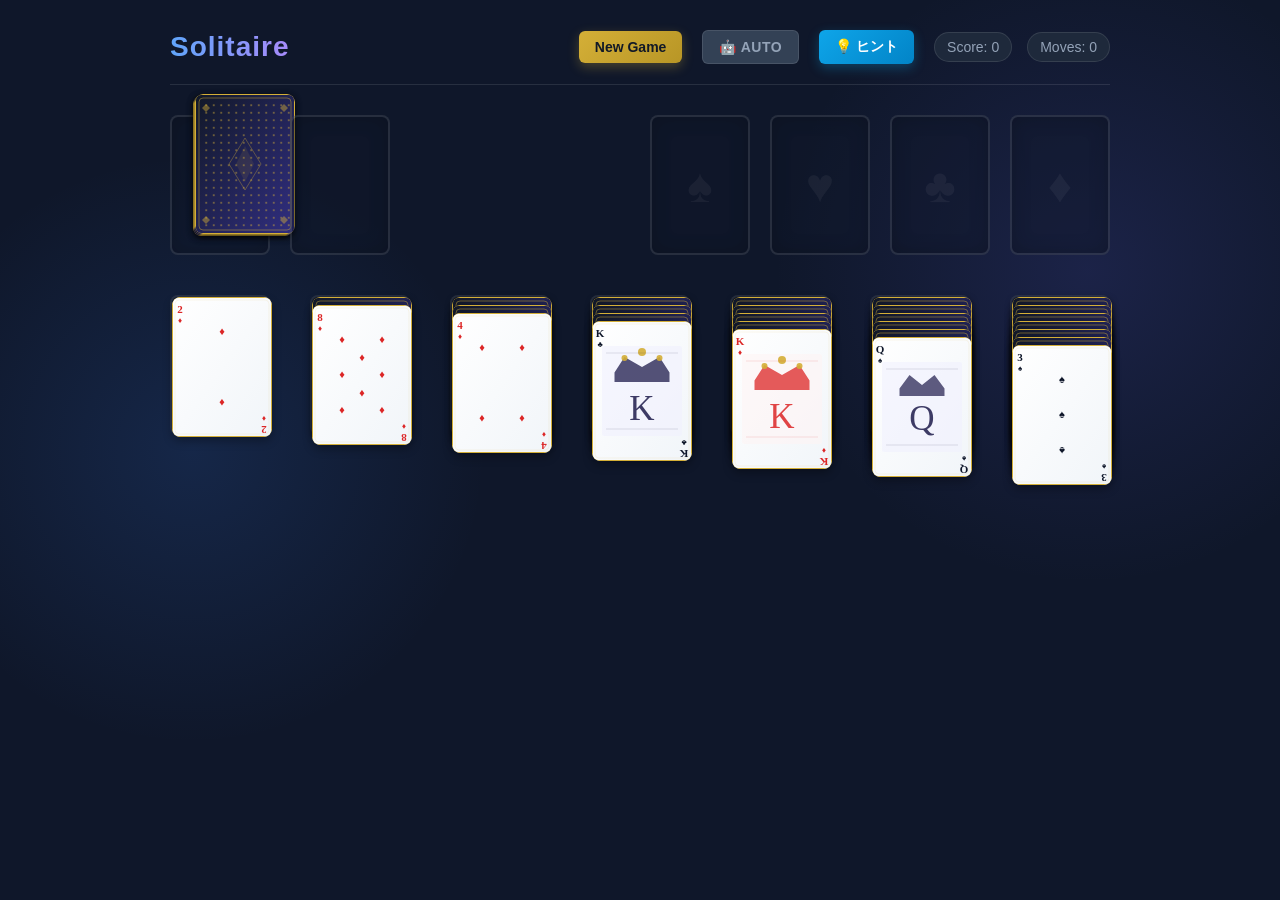
==== test/index.html @ 8649a73c "Add files via upload" ====
<!DOCTYPE html>
<html lang="ja">
<head>
  <meta charset="UTF-8">
  <meta name="viewport" content="width=device-width, initial-scale=1.0">
  <title>Premium Solitaire</title>
  <link rel="stylesheet" href="style.css">
</head>
<body>
  <div id="game-container">
    <header class="game-header">
      <h1>Solitaire</h1>
      <div class="controls">
        <button id="new-game-btn" class="btn primary-btn">New Game</button>
        <button id="auto-foundation-btn" class="btn auto-btn">🤖 AUTO</button>
        <button id="hint-btn" class="btn hint-btn">💡 ヒント</button>
        <div class="stats">
          <span id="score-display">Score: 0</span>
          <span id="moves-display">Moves: 0</span>
        </div>
      </div>
    </header>

    <main id="board">
      <div class="top-row">
        <!-- 山札 (Stock) と めくり札 (Talon) -->
        <div class="stock-talon-area">
          <div id="stock" class="pile stock-pile"></div>
          <div id="talon" class="pile talon-pile"></div>
        </div>

        <!-- 空白エリア（デザイン用） -->
        <div class="spacer-area"></div>

        <!-- 組札 (Foundation: 4スート) -->
        <div class="foundation-area">
          <div id="foundation-0" class="pile foundation-pile" data-suit="spades"></div>
          <div id="foundation-1" class="pile foundation-pile" data-suit="hearts"></div>
          <div id="foundation-2" class="pile foundation-pile" data-suit="clubs"></div>
          <div id="foundation-3" class="pile foundation-pile" data-suit="diamonds"></div>
        </div>
      </div>

      <div class="bottom-row">
        <!-- 場札 (Tableau: 7列) -->
        <div id="tableau-0" class="pile tableau-pile"></div>
        <div id="tableau-1" class="pile tableau-pile"></div>
        <div id="tableau-2" class="pile tableau-pile"></div>
        <div id="tableau-3" class="pile tableau-pile"></div>
        <div id="tableau-4" class="pile tableau-pile"></div>
        <div id="tableau-5" class="pile tableau-pile"></div>
        <div id="tableau-6" class="pile tableau-pile"></div>
      </div>
    </main>

    <!-- 勝利画面のオーバーレイ -->
    <div id="victory-overlay" class="overlay hidden">
      <div class="victory-modal">
        <h2>You Won! 🎉</h2>
        <p>Congratulations! You've successfully cleared the game.</p>
        <div class="final-stats">
          <span id="final-score">Score: 0</span>
          <span id="final-moves">Moves: 0</span>
        </div>
        <button id="play-again-btn" class="btn primary-btn">Play Again</button>
      </div>
    </div>

    <!-- パーティクルエフェクト用レイヤー -->
    <div id="particle-layer"></div>

    <!-- キング完成グロー用オーバーレイ -->
    <div id="king-glow-overlay"></div>

    <!-- 手詰まり告知オーバーレイ -->
    <div id="deadlock-overlay" class="overlay hidden">
      <div class="deadlock-modal">
        <div class="deadlock-icon">🚫</div>
        <h2>手詰まり...</h2>
        <p>これ以上カードを動かせる場所がありません。</p>
        <div class="deadlock-actions">
          <button id="deadlock-new-game-btn" class="btn primary-btn">新しいゲーム</button>
          <button id="deadlock-close-btn" class="btn secondary-btn">続けてみる</button>
        </div>
      </div>
    </div>
  </div>

  <script src="js/logic.js"></script>
  <script src="js/render.js"></script>
  <script src="js/effects.js"></script>
  <script src="js/main.js"></script>
</body>
</html>
---- test/style.css ----
/* CSS Variables & Theme (Premium Dark Mode) */
:root {
  /* Color Palette */
  --bg-color: #0f172a;        /* Deep midnight blue */
  --surface-color: #1e293b;   /* Slate 800 */
  --surface-highlight: #334155; /* Slate 700 */
  
  --primary-color: #d4af37;   /* Elegant Gold */
  --primary-hover: #b89626;   /* Darker Gold */
  
  --card-bg: linear-gradient(145deg, #ffffff, #f1f5f9);
  --card-back-bg: linear-gradient(135deg, #111827 0%, #312e81 100%);
  --card-back-pattern: radial-gradient(circle at center, #d4af37 2px, transparent 2px);
  --card-border-color: #d4af37; /* Metallic gold border */
  
  --suit-red: #ef4444;        /* Base red, but we'll use gradients later */
  --suit-red-grad: linear-gradient(to bottom right, #dc2626, #7f1d1d); /* Darker red for contrast */
  --suit-black: #111827;      /* Base black */
  --suit-black-grad: linear-gradient(to bottom right, #111827, #000000); /* Deep black */
  
  --text-main: #f8fafc;       /* Slate 50 */
  --text-muted: #94a3b8;      /* Slate 400 */
  --text-card: #0f172a;
  
  --pile-border: rgba(255, 255, 255, 0.1);
  --pile-bg: rgba(15, 23, 42, 0.4);

  /* Spacing & Sizes */
  --card-width: 100px;
  --card-height: 140px;
  --card-border-radius: 8px;
  --card-spacing-x: 20px;
  --card-spacing-y: 24px;
  --card-offset-y: 24px;      /* Tableau stacking offset */
  --card-offset-y-hidden: 8px; /* Offset for face-down cards */
  
  --board-padding: 30px;
  
  /* Layout */
  --container-max-width: 1000px;
  
  /* Animations */
  --transition-fast: 0.15s ease;
  --transition-spring: 0.4s cubic-bezier(0.175, 0.885, 0.32, 1.275);
}

/* Reset & Base Setup */
* {
  box-sizing: border-box;
  margin: 0;
  padding: 0;
  user-select: none; /* Prevent text selection during drag */
}

body {
  font-family: 'Inter', -apple-system, BlinkMacSystemFont, "Segoe UI", Roboto, Helvetica, Arial, sans-serif;
  background-color: var(--bg-color);
  color: var(--text-main);
  min-height: 100vh;
  display: flex;
  justify-content: center;
  overflow: hidden; /* Prevent scrolling, game fits in viewport */
  background-image: 
    radial-gradient(circle at 15% 50%, rgba(59, 130, 246, 0.15), transparent 25%),
    radial-gradient(circle at 85% 30%, rgba(99, 102, 241, 0.15), transparent 25%);
}

#game-container {
  width: 100%;
  max-width: var(--container-max-width);
  padding: var(--board-padding);
  display: flex;
  flex-direction: column;
  height: 100vh;
}

/* Header & Controls */
.game-header {
  display: flex;
  justify-content: space-between;
  align-items: center;
  margin-bottom: 30px;
  padding-bottom: 20px;
  border-bottom: 1px solid rgba(255, 255, 255, 0.1);
}

h1 {
  font-size: 28px;
  font-weight: 700;
  letter-spacing: 1px;
  background: linear-gradient(to right, #60a5fa, #a78bfa);
  -webkit-background-clip: text;
  background-clip: text;
  -webkit-text-fill-color: transparent;
}

.controls {
  display: flex;
  align-items: center;
  gap: 20px;
}

.stats {
  display: flex;
  gap: 15px;
  font-size: 14px;
  color: var(--text-muted);
  font-variant-numeric: tabular-nums;
}

.stats span {
  background: var(--surface-color);
  padding: 6px 12px;
  border-radius: 20px;
  border: 1px solid var(--pile-border);
}

.btn {
  padding: 8px 16px;
  border-radius: 6px;
  border: none;
  font-weight: 600;
  font-size: 14px;
  cursor: pointer;
  transition: all var(--transition-fast);
}

.btn.primary-btn {
  background: linear-gradient(135deg, #d4af37, #b89626);
  color: #111827; /* Dark text on gold */
  box-shadow: 0 4px 12px rgba(212, 175, 55, 0.3);
}

.btn.primary-btn:hover {
  background: linear-gradient(135deg, #fcd34d, #d4af37);
  transform: translateY(-1px);
  box-shadow: 0 6px 16px rgba(212, 175, 55, 0.5);
}

.btn.primary-btn:active {
  transform: translateY(1px);
  box-shadow: 0 2px 8px rgba(212, 175, 55, 0.3);
}

/* オートファンデーションボタン */
.btn.auto-btn {
  background: var(--surface-highlight);
  color: var(--text-muted);
  border: 1px solid var(--pile-border);
  box-shadow: none;
  letter-spacing: 0.5px;
}
.btn.auto-btn:hover {
  background: #475569;
  color: var(--text-main);
  transform: translateY(-1px);
}
.btn.auto-btn.auto-active {
  background: linear-gradient(135deg, #22c55e, #16a34a);
  color: #fff;
  border: none;
  box-shadow: 0 4px 16px rgba(34, 197, 94, 0.5);
  animation: auto-btn-glow 1.2s ease-in-out infinite;
}
@keyframes auto-btn-glow {
  0%, 100% { box-shadow: 0 4px 16px rgba(34, 197, 94, 0.4); }
  50%       { box-shadow: 0 4px 28px rgba(34, 197, 94, 0.85); }
}

/* ヒントボタン */
.btn.hint-btn {
  background: linear-gradient(135deg, #0ea5e9, #0284c7);
  color: #fff;
  box-shadow: 0 4px 12px rgba(14, 165, 233, 0.3);
}
.btn.hint-btn:hover {
  background: linear-gradient(135deg, #38bdf8, #0ea5e9);
  transform: translateY(-1px);
  box-shadow: 0 6px 16px rgba(14, 165, 233, 0.5);
}
.btn.hint-btn.hint-active {
  background: linear-gradient(135deg, #fbbf24, #f59e0b);
  color: #111827;
  box-shadow: 0 4px 16px rgba(251, 191, 36, 0.6);
  animation: hint-btn-pulse 1s ease-in-out infinite;
}
@keyframes hint-btn-pulse {
  0%, 100% { box-shadow: 0 4px 16px rgba(251, 191, 36, 0.4); }
  50%       { box-shadow: 0 4px 28px rgba(251, 191, 36, 0.9); }
}

/* ヒントグロー — カード上の輝き */
.card.hint-glow {
  z-index: 200 !important;
  animation: hint-card-glow 0.75s ease-in-out infinite;
}
@keyframes hint-card-glow {
  0%, 100% {
    box-shadow:
      0 0  8px  4px rgba(251, 191, 36, 0.5),
      0 4px 10px rgba(0, 0, 0, 0.3);
    transform: translateY(0);
  }
  50% {
    box-shadow:
      0 0 24px 12px rgba(251, 191, 36, 1),
      0 0 50px 20px rgba(251, 191, 36, 0.4),
      0 4px 10px rgba(0, 0, 0, 0.3);
    transform: translateY(-4px);
  }
}

/* ヒントグロー — 山札パイル */
#stock.hint-glow {
  animation: hint-stock-glow 0.75s ease-in-out infinite;
}
@keyframes hint-stock-glow {
  0%, 100% { box-shadow: inset 0 0 20px rgba(0,0,0,0.2), 0 0  8px  4px rgba(251, 191, 36, 0.5); }
  50%       { box-shadow: inset 0 0 20px rgba(0,0,0,0.2), 0 0 24px 12px rgba(251, 191, 36, 1); }
}

/* Board Layout */
#board {
  flex: 1;
  display: flex;
  flex-direction: column;
  gap: 40px;
  position: relative;
}

.top-row {
  display: flex;
  justify-content: space-between;
  height: var(--card-height);
}

.stock-talon-area, .foundation-area {
  display: flex;
  gap: var(--card-spacing-x);
}

.spacer-area {
  flex: 1; /* Pushes foundation to the right */
}

.bottom-row {
  display: flex;
  justify-content: space-between;
  flex: 1;
}

/* Piles (Empty Slots) */
.pile {
  width: var(--card-width);
  height: var(--card-height);
  border-radius: var(--card-border-radius);
  background-color: var(--pile-bg);
  border: 2px solid var(--pile-border);
  position: relative;
  /* Visual cue for empty slots */
  box-shadow: inset 0 0 20px rgba(0, 0, 0, 0.2);
}

/* Foundation Suit Watermarks */
.foundation-pile {
  display: flex;
  align-items: center;
  justify-content: center;
  font-size: 48px;
  color: rgba(255, 255, 255, 0.05); /* Very faint suit icon */
}
.foundation-pile[data-suit="spades"]::before { content: "♠"; }
.foundation-pile[data-suit="hearts"]::before { content: "♥"; }
.foundation-pile[data-suit="clubs"]::before { content: "♣"; }
.foundation-pile[data-suit="diamonds"]::before { content: "♦"; }


/* === Cards === */
.card {
  width: var(--card-width);
  height: var(--card-height);
  border-radius: var(--card-border-radius);
  position: absolute;
  top: 0;
  left: 0;
  background: transparent;
  cursor: url("data:image/svg+xml;utf8,<svg xmlns='http://www.w3.org/2000/svg' width='32' height='32' viewBox='0 0 32 32'><text y='24' font-size='24'>🖐🏽</text></svg>") 16 16, grab;
  transition: transform var(--transition-fast), box-shadow var(--transition-fast);
  overflow: hidden;
  border-radius: var(--card-border-radius);
  box-shadow: 0 4px 10px rgba(0, 0, 0, 0.3);
}

/* Card image fills the entire card */
.card-img {
  width: 100%;
  height: 100%;
  object-fit: cover;
  display: block;
  border-radius: var(--card-border-radius);
  pointer-events: none; /* Let drag events fall through to .card */
  user-select: none;
}

.card:active {
  cursor: url("data:image/svg+xml;utf8,<svg xmlns='http://www.w3.org/2000/svg' width='32' height='32' viewBox='0 0 32 32'><text y='24' font-size='24'>✊🏽</text></svg>") 16 16, grabbing !important;
}

/* Card Dragging state */
.card.dragging {
  cursor: url("data:image/svg+xml;utf8,<svg xmlns='http://www.w3.org/2000/svg' width='32' height='32' viewBox='0 0 32 32'><text y='24' font-size='24'>✊🏽</text></svg>") 16 16, grabbing !important;
  z-index: 1000 !important;
  box-shadow: 0 20px 40px rgba(0, 0, 0, 0.6), inset 0 2px 5px rgba(255, 255, 255, 0.9), 0 0 15px rgba(212, 175, 55, 0.5);
  transition: none; /* Disable transition during follow-mouse to reduce lag */
  opacity: 0.98;
}

/* Card Face Down — 裏面も画像で描画するためCSSパターンは不要 */
.card.face-down {
  cursor: default;
  box-shadow: 0 2px 6px rgba(0,0,0,0.5);
}

/* Stock pile top card interaction */
#stock .card.face-down:last-child {
  cursor: pointer;
}
#stock .card.face-down:last-child:hover {
  transform: translateY(-2px);
  box-shadow: 0 6px 12px rgba(0, 0, 0, 0.4);
}

/* Emtpy stock pile indicator (to reset talon) */
#stock.empty {
  cursor: pointer;
  display: flex;
  align-items: center;
  justify-content: center;
}
#stock.empty::after {
  content: '↻';
  font-size: 32px;
  color: var(--text-muted);
  opacity: 0.5;
  transition: opacity var(--transition-fast);
}
#stock.empty:hover::after {
  opacity: 1;
}

/*
  カードの内部要素はすべて images/cards/ フォルダの画像で描画されます。
  スキンを変えたい場合は同じファイル名でフォルダ内の画像を差し替えてください。
  命名規則: {suit}_{rank}.svg  （例: hearts_A.svg, spades_10.svg）
  裏面:     back.svg
*/


/* Overlays and Modals */
.overlay {
  position: absolute;
  top: 0; left: 0; width: 100%; height: 100%;
  background: rgba(15, 23, 42, 0.85);
  backdrop-filter: blur(8px);
  display: flex;
  align-items: center;
  justify-content: center;
  z-index: 2000;
  opacity: 1;
  transition: opacity 0.3s ease;
}

.overlay.hidden {
  opacity: 0;
  pointer-events: none;
}

.victory-modal {
  background: var(--surface-color);
  padding: 40px;
  border-radius: 16px;
  text-align: center;
  border: 1px solid rgba(255,255,255,0.1);
  box-shadow: 0 25px 50px -12px rgba(0, 0, 0, 0.5);
  transform: translateY(0) scale(1);
  transition: transform 0.4s cubic-bezier(0.175, 0.885, 0.32, 1.275);
}

.overlay.hidden .victory-modal {
  transform: translateY(20px) scale(0.95);
}

.victory-modal h2 {
  font-size: 36px;
  margin-bottom: 10px;
  background: linear-gradient(to right, #fbbf24, #f59e0b);
  -webkit-background-clip: text;
  background-clip: text;
  -webkit-text-fill-color: transparent;
}

.victory-modal p {
  color: var(--text-muted);
  margin-bottom: 24px;
}

.final-stats {
  display: flex;
  justify-content: center;
  gap: 20px;
  margin-bottom: 30px;
  font-size: 18px;
  font-weight: 600;
}

/* ============================================
   Deadlock (手詰まり) Modal
   ============================================ */

.deadlock-modal {
  background: var(--surface-color);
  padding: 40px;
  border-radius: 16px;
  text-align: center;
  border: 1px solid rgba(239, 68, 68, 0.35);
  box-shadow:
    0 25px 50px -12px rgba(0, 0, 0, 0.6),
    0 0 40px rgba(239, 68, 68, 0.12);
  transform: translateY(0) scale(1);
  transition: transform 0.4s cubic-bezier(0.175, 0.885, 0.32, 1.275);
}

.overlay.hidden .deadlock-modal {
  transform: translateY(20px) scale(0.95);
}

.deadlock-icon {
  font-size: 56px;
  margin-bottom: 12px;
  animation: deadlock-pulse 2s ease-in-out infinite;
}

@keyframes deadlock-pulse {
  0%, 100% { transform: scale(1);    opacity: 1; }
  50%       { transform: scale(1.1); opacity: 0.8; }
}

.deadlock-modal h2 {
  font-size: 30px;
  margin-bottom: 10px;
  background: linear-gradient(to right, #f87171, #ef4444);
  -webkit-background-clip: text;
  background-clip: text;
  -webkit-text-fill-color: transparent;
}

.deadlock-modal p {
  color: var(--text-muted);
  margin-bottom: 28px;
  font-size: 15px;
  line-height: 1.6;
}

.deadlock-actions {
  display: flex;
  justify-content: center;
  gap: 12px;
}

/* セカンダリボタン（「続けてみる」用） */
.btn.secondary-btn {
  background: var(--surface-highlight);
  color: var(--text-main);
  border: 1px solid var(--pile-border);
  box-shadow: none;
}

.btn.secondary-btn:hover {
  background: #475569;
  transform: translateY(-1px);
}


/* ============================================
   Foundation Placement Visual Effects
   ============================================ */

/* パーティクルレイヤー（画面全体を覆う伝達なし透明レイヤー） */
#particle-layer {
  position: fixed;
  top: 0;
  left: 0;
  width: 100vw;
  height: 100vh;
  pointer-events: none;
  z-index: 5000;
  overflow: hidden;
}

/* --- パーティクル共通 --- */
.particle {
  position: absolute;
  transform: translate(-50%, -50%);
  border-radius: 50%;
  pointer-events: none;
  opacity: 0;
  animation: particle-fly var(--p-duration, 800ms) ease-out forwards;
}

.particle-round {
  background: var(--p-color);
  border-radius: 50%;
}

.particle-square {
  background: var(--p-color);
  border-radius: 2px;
}

.particle-star {
  background: transparent;
  color: var(--p-color);
  width: auto !important;
  height: auto !important;
  font-size: 14px;
  border-radius: 0;
  display: flex;
  align-items: center;
  justify-content: center;
}
.particle-star::before {
  content: '✦';
}

.particle-suit {
  background: transparent;
  width: auto !important;
  height: auto !important;
  border-radius: 0;
  display: flex;
  align-items: center;
  justify-content: center;
  color: var(--p-color);
  filter: drop-shadow(0 0 4px var(--p-color));
}

@keyframes particle-fly {
  0% {
    opacity: 1;
    transform: translate(-50%, -50%) rotate(0deg) scale(1);
  }
  60% {
    opacity: 0.9;
  }
  100% {
    opacity: 0;
    transform:
      translate(
        calc(-50% + var(--p-dx)),
        calc(-50% + var(--p-dy))
      )
      rotate(var(--p-rotation))
      scale(0.2);
  }
}

/* --- フローティングテキスト --- */
.floating-text {
  position: absolute;
  transform: translate(-50%, -50%);
  pointer-events: none;
  font-size: 22px;
  font-weight: 900;
  color: var(--ft-color);
  white-space: nowrap;
  text-shadow:
    0 0 20px var(--ft-color),
    0 0 40px var(--ft-color),
    0 2px 4px rgba(0,0,0,0.8);
  animation: float-up 1.1s cubic-bezier(0.22, 1, 0.36, 1) forwards;
  font-family: 'Georgia', serif;
  letter-spacing: 1px;
}

@keyframes float-up {
  0%   { opacity: 0;   transform: translate(-50%, -50%) scale(0.4); }
  20%  { opacity: 1;   transform: translate(-50%, -80%) scale(1.2); }
  50%  { opacity: 1;   transform: translate(-50%, -120%) scale(1); }
  100% { opacity: 0;   transform: translate(-50%, -180%) scale(0.8); }
}

/* --- カードフラッシュ（置いた直後の光エフェクト） --- */
.foundation-flash {
  position: absolute;
  inset: -8px;
  border-radius: 14px;
  pointer-events: none;
  z-index: 10;
  background: transparent;
  box-shadow:
    0 0 0 0 var(--flash-color),
    inset 0 0 0 2px var(--flash-color);
  animation: card-flash 0.5s ease-out forwards;
}

@keyframes card-flash {
  0%   { opacity: 1; box-shadow: 0 0 0 0px var(--flash-color), inset 0 0 20px var(--flash-color); }
  40%  { opacity: 1; box-shadow: 0 0 30px 12px var(--flash-color), inset 0 0 30px var(--flash-color); }
  100% { opacity: 0; box-shadow: 0 0 60px 30px transparent, inset 0 0 0 transparent; }
}

/* --- キング完成グロー --- */
#king-glow-overlay {
  position: fixed;
  inset: 0;
  pointer-events: none;
  z-index: 4000;
  background: radial-gradient(ellipse at center,
    rgba(255, 255, 255, 0.08) 0%,
    transparent 70%
  );
  opacity: 0;
  transition: none;
}

#king-glow-overlay.king-active {
  animation: king-glow-pulse 1s ease-out forwards;
  box-shadow:
    0 0 80px 40px var(--king-color),
    inset 0 0 80px 40px var(--king-color);
}

@keyframes king-glow-pulse {
  0%   { opacity: 0;   box-shadow: 0 0   0px  0px var(--king-color), inset 0 0   0px  0px var(--king-color); }
  25%  { opacity: 0.7; box-shadow: 0 0 100px 60px var(--king-color), inset 0 0 100px 60px var(--king-color); }
  100% { opacity: 0;   box-shadow: 0 0  40px 20px transparent,       inset 0 0  40px 20px transparent; }
}

/* --- スクリーンシェイク（Kのとき） --- */
@keyframes screen-shake {
  0%   { transform: translate(0,    0); }
  15%  { transform: translate(-4px, 2px); }
  30%  { transform: translate(4px, -2px); }
  45%  { transform: translate(-3px, 3px); }
  60%  { transform: translate(3px, -3px); }
  75%  { transform: translate(-2px, 1px); }
  90%  { transform: translate(2px, -1px); }
  100% { transform: translate(0,    0); }
}

#board.screen-shake {
  animation: screen-shake 0.4s ease-out;
}
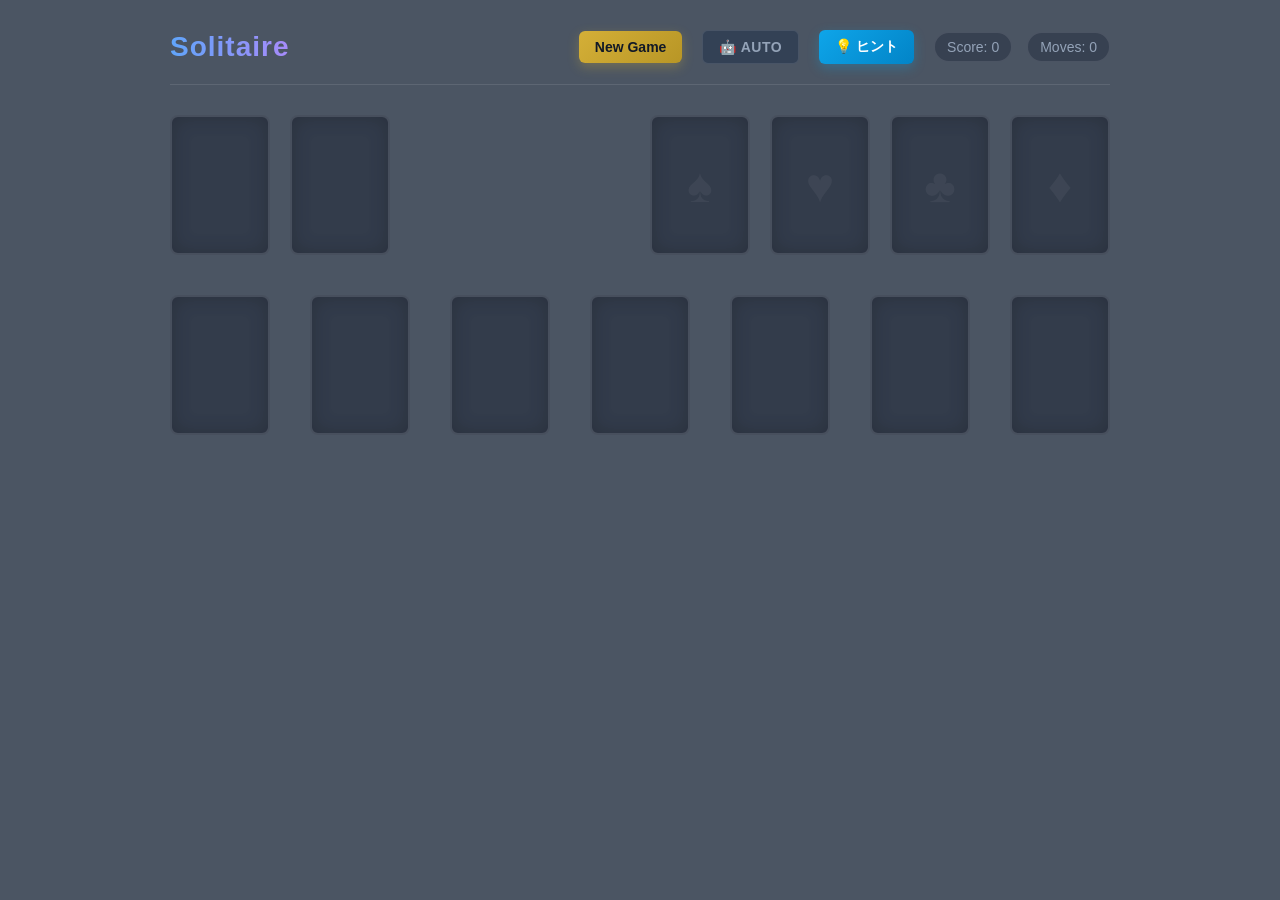
==== commit 67af6559: "Add files via upload" ====
--- a/test/index.html
+++ b/test/index.html
@@ -76,11 +76,10 @@
     <div id="deadlock-overlay" class="overlay hidden">
       <div class="deadlock-modal">
         <div class="deadlock-icon">🚫</div>
-        <h2>手詰まり...</h2>
-        <p>これ以上カードを動かせる場所がありません。</p>
+        <h2 style="font-size: 48px; margin: 15px 0;">手なし</h2>
+        <p>これ以上動かせるカードがありません。</p>
         <div class="deadlock-actions">
-          <button id="deadlock-new-game-btn" class="btn primary-btn">新しいゲーム</button>
-          <button id="deadlock-close-btn" class="btn secondary-btn">続けてみる</button>
+          <button id="deadlock-new-game-btn" class="btn primary-btn" style="font-size: 18px; padding: 12px 24px;">次のゲームを始める</button>
         </div>
       </div>
     </div>
--- a/test/style.css
+++ b/test/style.css
@@ -1,8 +1,8 @@
 /* CSS Variables & Theme (Premium Dark Mode) */
 :root {
   /* Color Palette */
-  --bg-color: #0f172a;        /* Deep midnight blue */
-  --surface-color: #1e293b;   /* Slate 800 */
+  --bg-color: #4b5563;        /* Gray 600 */
+  --surface-color: #374151;   /* Gray 700 */
   --surface-highlight: #334155; /* Slate 700 */
   
   --primary-color: #d4af37;   /* Elegant Gold */
@@ -60,9 +60,6 @@
   display: flex;
   justify-content: center;
   overflow: hidden; /* Prevent scrolling, game fits in viewport */
-  background-image: 
-    radial-gradient(circle at 15% 50%, rgba(59, 130, 246, 0.15), transparent 25%),
-    radial-gradient(circle at 85% 30%, rgba(99, 102, 241, 0.15), transparent 25%);
 }
 
 #game-container {
@@ -651,3 +648,73 @@
 #board.screen-shake {
   animation: screen-shake 0.4s ease-out;
 }
+
+/* ============================================
+   Responsive (Mobile Settings)
+   ============================================ */
+
+@media (max-width: 768px) {
+  :root {
+    --card-width: 70px;
+    --card-height: 98px;
+    --card-spacing-x: 10px;
+    --card-spacing-y: 16px;
+    --card-offset-y: 18px;
+    --board-padding: 15px;
+  }
+  #board {
+    gap: 20px;
+  }
+  .game-header {
+    margin-bottom: 15px;
+    padding-bottom: 10px;
+  }
+}
+
+@media (max-width: 480px) {
+  :root {
+    --card-width: 46px;
+    --card-height: 64px;
+    --card-spacing-x: 4px;
+    --card-spacing-y: 8px;
+    --card-offset-y: 14px;
+    --card-offset-y-hidden: 4px;
+    --board-padding: 6px;
+  }
+  
+  #board {
+    gap: 15px;
+  }
+
+  .game-header {
+    flex-direction: column;
+    gap: 10px;
+    align-items: center;
+    margin-bottom: 10px;
+  }
+
+  h1 {
+    font-size: 22px;
+  }
+
+  .controls {
+    gap: 6px;
+    flex-wrap: wrap;
+    justify-content: center;
+  }
+
+  .btn {
+    padding: 6px 10px;
+    font-size: 12px;
+  }
+
+  .stats {
+    font-size: 11px;
+    gap: 8px;
+  }
+
+  .foundation-pile {
+    font-size: 24px;
+  }
+}
+
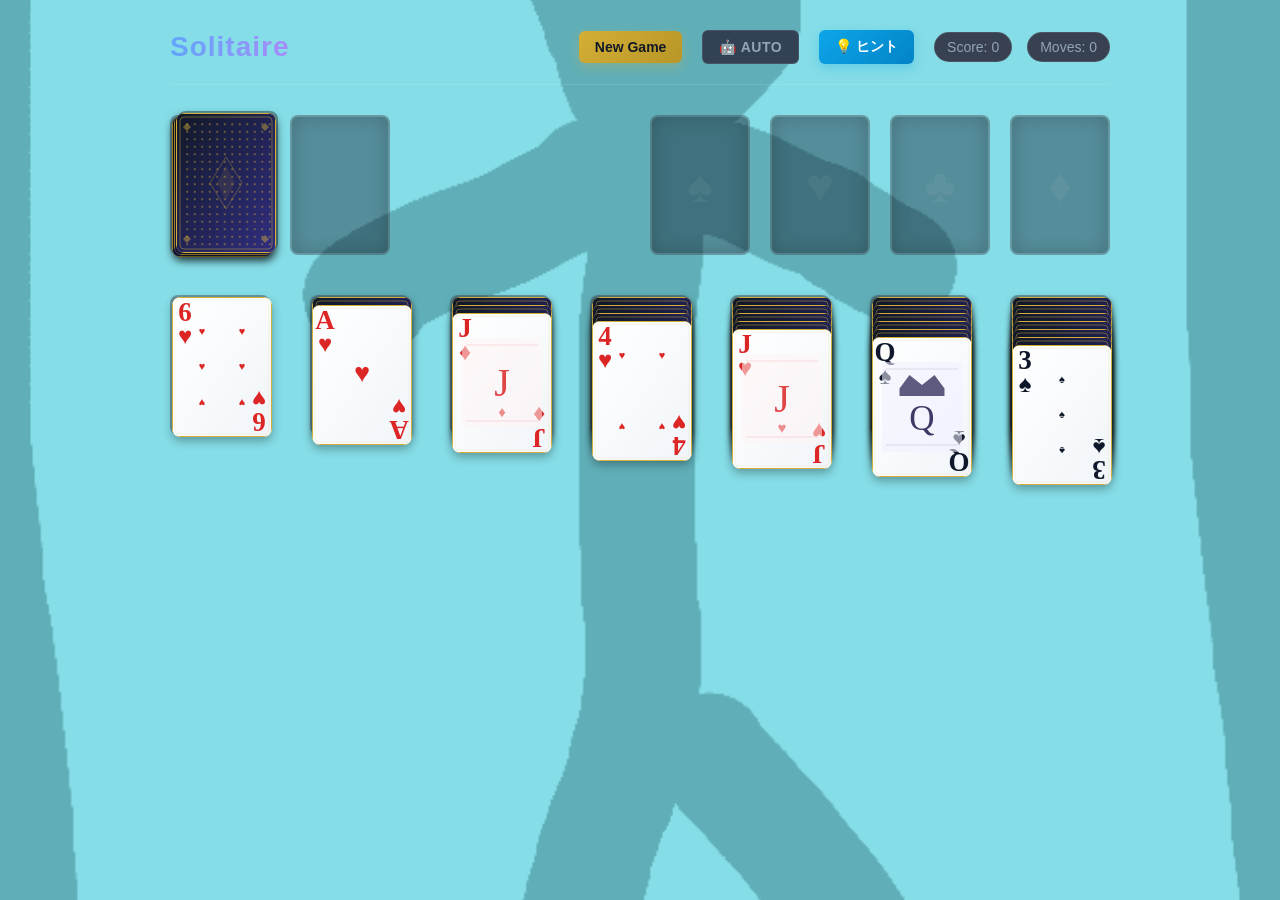
==== commit e5f4d79a: "Add files via upload" ====
--- a/test/index.html
+++ b/test/index.html
@@ -72,6 +72,15 @@
     <!-- キング完成グロー用オーバーレイ -->
     <div id="king-glow-overlay"></div>
 
+    <!-- スーツ絵完成演出オーバーレイ -->
+    <div id="suit-reveal-overlay" class="suit-reveal-hidden">
+      <div id="suit-reveal-bg"></div>
+      <div id="suit-reveal-frame">
+        <div id="suit-reveal-layers"></div>
+        <div id="suit-reveal-label"></div>
+      </div>
+    </div>
+
     <!-- 手詰まり告知オーバーレイ -->
     <div id="deadlock-overlay" class="overlay hidden">
       <div class="deadlock-modal">
--- a/test/style.css
+++ b/test/style.css
@@ -55,6 +55,10 @@
 body {
   font-family: 'Inter', -apple-system, BlinkMacSystemFont, "Segoe UI", Roboto, Helvetica, Arial, sans-serif;
   background-color: var(--bg-color);
+  background-image: url('images/background_01.png');
+  background-size: cover;
+  background-position: center;
+  background-repeat: no-repeat;
   color: var(--text-main);
   min-height: 100vh;
   display: flex;
@@ -318,13 +322,29 @@
   box-shadow: 0 2px 6px rgba(0,0,0,0.5);
 }
 
+/* Stock pile — 下層カードはカードの縁として表示（重なり感の演出） */
+#stock .card.face-down:not(:last-child) {
+  cursor: default;
+  /* 右・上にずれて見えるカードに縁の立体感を付与 */
+  box-shadow:
+    2px -2px 0 0 rgba(255, 255, 255, 0.12),   /* 上端の光 */
+    4px -4px 0 0 rgba(0, 0, 0, 0.35),           /* さらに背面の縁 */
+    0 4px 8px rgba(0, 0, 0, 0.4);
+  filter: brightness(0.92);  /* わずかに暗くして奥にある感を演出 */
+}
+
 /* Stock pile top card interaction */
 #stock .card.face-down:last-child {
   cursor: pointer;
+  box-shadow:
+    0 4px 10px rgba(0, 0, 0, 0.5),
+    1px -1px 0 0 rgba(255, 255, 255, 0.1);  /* 最上カードの縁光 */
 }
 #stock .card.face-down:last-child:hover {
-  transform: translateY(-2px);
-  box-shadow: 0 6px 12px rgba(0, 0, 0, 0.4);
+  transform: translate(4px, -6px) !important;  /* 山から引き抜くようなホバー */
+  box-shadow:
+    0 10px 24px rgba(0, 0, 0, 0.6),
+    0 0 8px rgba(212, 175, 55, 0.3);
 }
 
 /* Emtpy stock pile indicator (to reset talon) */
@@ -718,3 +738,115 @@
   }
 }
 
+
+/* ============================================
+   スーツ絵完成演出オーバーレイ
+   ============================================ */
+
+#suit-reveal-overlay {
+  position: fixed;
+  inset: 0;
+  z-index: 6000;
+  display: flex;
+  align-items: center;
+  justify-content: center;
+  pointer-events: none;
+  transition: opacity 0.3s ease;
+}
+
+#suit-reveal-overlay.suit-reveal-hidden {
+  opacity: 0;
+}
+
+#suit-reveal-overlay.suit-reveal-active {
+  opacity: 1;
+}
+
+/* 背景ブラーオーバーレイ */
+#suit-reveal-bg {
+  position: absolute;
+  inset: 0;
+  background: radial-gradient(ellipse at center,
+    rgba(10, 15, 30, 0.78) 0%,
+    rgba(5, 8, 18, 0.55) 60%,
+    transparent 100%
+  );
+  backdrop-filter: blur(3px);
+  opacity: 0;
+  transition: opacity 0.35s ease;
+}
+
+#suit-reveal-overlay.suit-reveal-active #suit-reveal-bg {
+  opacity: 1;
+}
+
+/* 絵が表示されるフレーム */
+#suit-reveal-frame {
+  position: relative;
+  width: 340px;
+  height: 340px;
+  display: flex;
+  align-items: center;
+  justify-content: center;
+  transform: scale(0.6);
+  opacity: 0;
+  transition: transform 0.45s cubic-bezier(0.175, 0.885, 0.32, 1.275),
+              opacity 0.35s ease;
+}
+
+#suit-reveal-overlay.suit-reveal-active #suit-reveal-frame {
+  transform: scale(1);
+  opacity: 1;
+}
+
+/* レイヤーコンテナ */
+#suit-reveal-layers {
+  position: relative;
+  width: 300px;
+  height: 300px;
+}
+
+/* 各レイヤー画像 */
+.suit-layer {
+  position: absolute;
+  inset: 0;
+  width: 100%;
+  height: 100%;
+  object-fit: contain;
+  opacity: 0;
+  animation: suit-layer-in 0.55s ease-out forwards;
+  filter: drop-shadow(0 0 14px rgba(255,255,255,0.2));
+}
+
+@keyframes suit-layer-in {
+  0%   { opacity: 0; transform: translateY(14px) scale(0.95); }
+  60%  { opacity: 1; transform: translateY(-3px)  scale(1.03); }
+  100% { opacity: 1; transform: translateY(0)     scale(1); }
+}
+
+/* ラベル（スーツ名・ランク） */
+#suit-reveal-label {
+  position: absolute;
+  bottom: -48px;
+  left: 50%;
+  transform: translateX(-50%);
+  white-space: nowrap;
+  font-size: 20px;
+  font-weight: 900;
+  letter-spacing: 2px;
+  text-shadow:
+    0 0 20px currentColor,
+    0 0 40px currentColor,
+    0 2px 6px rgba(0,0,0,0.9);
+  opacity: 0;
+}
+
+#suit-reveal-overlay.suit-reveal-active #suit-reveal-label {
+  animation: label-pop 0.5s 0.15s cubic-bezier(0.175, 0.885, 0.32, 1.275) forwards;
+}
+
+@keyframes label-pop {
+  0%   { opacity: 0; transform: translateX(-50%) scale(0.7); }
+  70%  { opacity: 1; transform: translateX(-50%) scale(1.1); }
+  100% { opacity: 1; transform: translateX(-50%) scale(1); }
+}
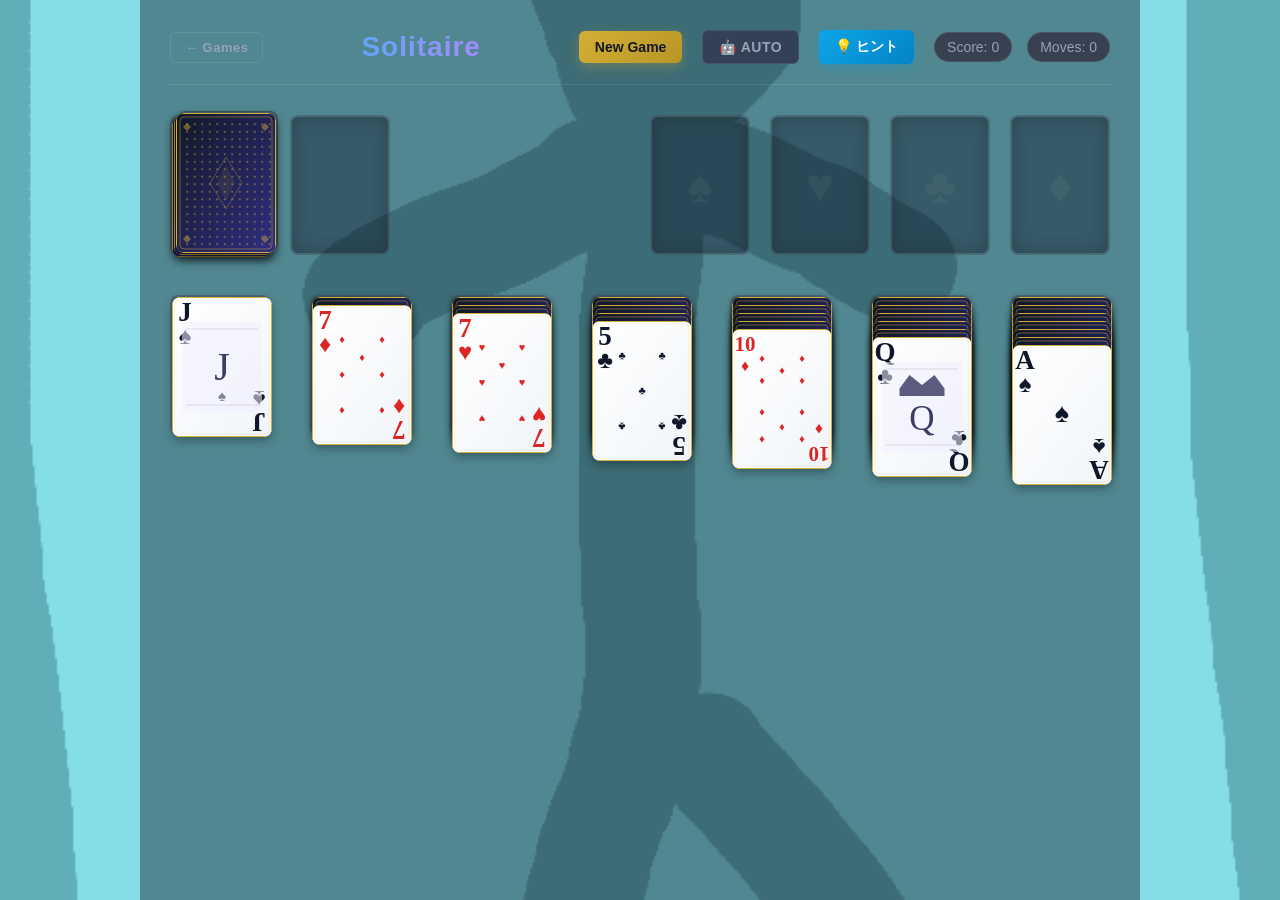
==== commit 6993e8bf: "Add files via upload" ====
--- a/test/index.html
+++ b/test/index.html
@@ -9,6 +9,7 @@
 <body>
   <div id="game-container">
     <header class="game-header">
+      <a href="lobby.html" class="btn back-btn" id="back-to-lobby-btn" title="ゲーム一覧に戻る">← Games</a>
       <h1>Solitaire</h1>
       <div class="controls">
         <button id="new-game-btn" class="btn primary-btn">New Game</button>
@@ -58,6 +59,25 @@
       <div class="victory-modal">
         <h2>You Won! 🎉</h2>
         <p>Congratulations! You've successfully cleared the game.</p>
+        <!-- 完成した4枚の絵 -->
+        <div id="victory-completed-art">
+          <div class="victory-art-card" data-suit="spades">
+            <img class="victory-art-img" src="" alt="Spades complete">
+            <div class="victory-art-label">♠ Spades</div>
+          </div>
+          <div class="victory-art-card" data-suit="hearts">
+            <img class="victory-art-img" src="" alt="Hearts complete">
+            <div class="victory-art-label">♥ Hearts</div>
+          </div>
+          <div class="victory-art-card" data-suit="clubs">
+            <img class="victory-art-img" src="" alt="Clubs complete">
+            <div class="victory-art-label">♣ Clubs</div>
+          </div>
+          <div class="victory-art-card" data-suit="diamonds">
+            <img class="victory-art-img" src="" alt="Diamonds complete">
+            <div class="victory-art-label">♦ Diamonds</div>
+          </div>
+        </div>
         <div class="final-stats">
           <span id="final-score">Score: 0</span>
           <span id="final-moves">Moves: 0</span>
--- a/test/style.css
+++ b/test/style.css
@@ -64,6 +64,8 @@
   display: flex;
   justify-content: center;
   overflow: hidden; /* Prevent scrolling, game fits in viewport */
+  /* 背景画像が切り替わるときにクロスフェードする */
+  transition: background-image 0.8s ease;
 }
 
 #game-container {
@@ -73,6 +75,8 @@
   display: flex;
   flex-direction: column;
   height: 100vh;
+  /* 背景が絵になっても読みやすいよう薄い暗幕をかける */
+  background: rgba(10, 15, 25, 0.42);
 }
 
 /* Header & Controls */
@@ -141,6 +145,27 @@
 .btn.primary-btn:active {
   transform: translateY(1px);
   box-shadow: 0 2px 8px rgba(212, 175, 55, 0.3);
+}
+
+/* ロビーへ戻るボタン */
+.btn.back-btn {
+  background: transparent;
+  color: var(--text-muted);
+  border: 1px solid var(--pile-border);
+  font-size: 13px;
+  font-weight: 600;
+  letter-spacing: 0.5px;
+  text-decoration: none;
+  padding: 7px 14px;
+  white-space: nowrap;
+  transition: all var(--transition-fast);
+}
+
+.btn.back-btn:hover {
+  background: rgba(255,255,255,0.06);
+  color: var(--text-main);
+  border-color: rgba(255,255,255,0.2);
+  transform: translateX(-2px);
 }
 
 /* オートファンデーションボタン */
@@ -394,13 +419,16 @@
 
 .victory-modal {
   background: var(--surface-color);
-  padding: 40px;
-  border-radius: 16px;
+  padding: 32px 40px 40px;
+  border-radius: 20px;
   text-align: center;
-  border: 1px solid rgba(255,255,255,0.1);
-  box-shadow: 0 25px 50px -12px rgba(0, 0, 0, 0.5);
+  border: 1px solid rgba(255,255,255,0.12);
+  box-shadow: 0 25px 60px -12px rgba(0, 0, 0, 0.7),
+              0 0 60px rgba(212,175,55,0.12);
   transform: translateY(0) scale(1);
   transition: transform 0.4s cubic-bezier(0.175, 0.885, 0.32, 1.275);
+  max-width: 90vw;
+  width: 700px;
 }
 
 .overlay.hidden .victory-modal {
@@ -409,7 +437,7 @@
 
 .victory-modal h2 {
   font-size: 36px;
-  margin-bottom: 10px;
+  margin-bottom: 8px;
   background: linear-gradient(to right, #fbbf24, #f59e0b);
   -webkit-background-clip: text;
   background-clip: text;
@@ -418,16 +446,97 @@
 
 .victory-modal p {
   color: var(--text-muted);
+  margin-bottom: 20px;
+}
+
+/* ---- 完成した4枚の絵グリッド ---- */
+#victory-completed-art {
+  display: grid;
+  grid-template-columns: repeat(4, 1fr);
+  gap: 14px;
   margin-bottom: 24px;
 }
+
+.victory-art-card {
+  display: flex;
+  flex-direction: column;
+  align-items: center;
+  gap: 8px;
+  padding: 10px;
+  background: rgba(255,255,255,0.04);
+  border-radius: 12px;
+  border: 1px solid rgba(255,255,255,0.08);
+  transition: transform 0.3s ease, box-shadow 0.3s ease;
+  animation: victory-art-pop 0.55s cubic-bezier(0.175, 0.885, 0.32, 1.275) both;
+}
+
+.victory-art-card:nth-child(1) { animation-delay: 0.1s; }
+.victory-art-card:nth-child(2) { animation-delay: 0.22s; }
+.victory-art-card:nth-child(3) { animation-delay: 0.34s; }
+.victory-art-card:nth-child(4) { animation-delay: 0.46s; }
+
+@keyframes victory-art-pop {
+  0%   { opacity: 0; transform: translateY(16px) scale(0.85); }
+  70%  { opacity: 1; transform: translateY(-4px) scale(1.04); }
+  100% { opacity: 1; transform: translateY(0) scale(1); }
+}
+
+.victory-art-card:hover {
+  transform: translateY(-4px) scale(1.04);
+  box-shadow: 0 12px 32px rgba(0,0,0,0.5), 0 0 20px rgba(212,175,55,0.2);
+}
+
+.victory-art-img {
+  width: 100%;
+  aspect-ratio: 1 / 1;
+  object-fit: contain;
+  border-radius: 8px;
+  filter: drop-shadow(0 4px 8px rgba(0,0,0,0.4));
+}
+
+/* 途中段階の絵（完成していない場合）の見た目 */
+.victory-art-card.partial .victory-art-img {
+  opacity: 0.75;
+  filter: drop-shadow(0 4px 8px rgba(0,0,0,0.4)) saturate(0.7);
+}
+
+.victory-art-label {
+  font-size: 13px;
+  font-weight: 700;
+  letter-spacing: 1px;
+  color: var(--text-muted);
+  text-transform: uppercase;
+}
+
+/* スートごとのアクセントカラー */
+.victory-art-card[data-suit="spades"]   { border-color: rgba(167, 139, 250, 0.3); }
+.victory-art-card[data-suit="hearts"]   { border-color: rgba(248, 113, 113, 0.3); }
+.victory-art-card[data-suit="clubs"]    { border-color: rgba(52,  211, 153, 0.3); }
+.victory-art-card[data-suit="diamonds"] { border-color: rgba(251, 191,  36, 0.3); }
+.victory-art-card[data-suit="spades"]   .victory-art-label { color: #a78bfa; }
+.victory-art-card[data-suit="hearts"]   .victory-art-label { color: #f87171; }
+.victory-art-card[data-suit="clubs"]    .victory-art-label { color: #34d399; }
+.victory-art-card[data-suit="diamonds"] .victory-art-label { color: #fbbf24; }
 
 .final-stats {
   display: flex;
   justify-content: center;
   gap: 20px;
-  margin-bottom: 30px;
+  margin-bottom: 28px;
   font-size: 18px;
   font-weight: 600;
+}
+
+/* モバイル: 2列グリッドに変える */
+@media (max-width: 600px) {
+  #victory-completed-art {
+    grid-template-columns: repeat(2, 1fr);
+    gap: 10px;
+  }
+  .victory-modal {
+    padding: 20px;
+    width: 92vw;
+  }
 }
 
 /* ============================================
